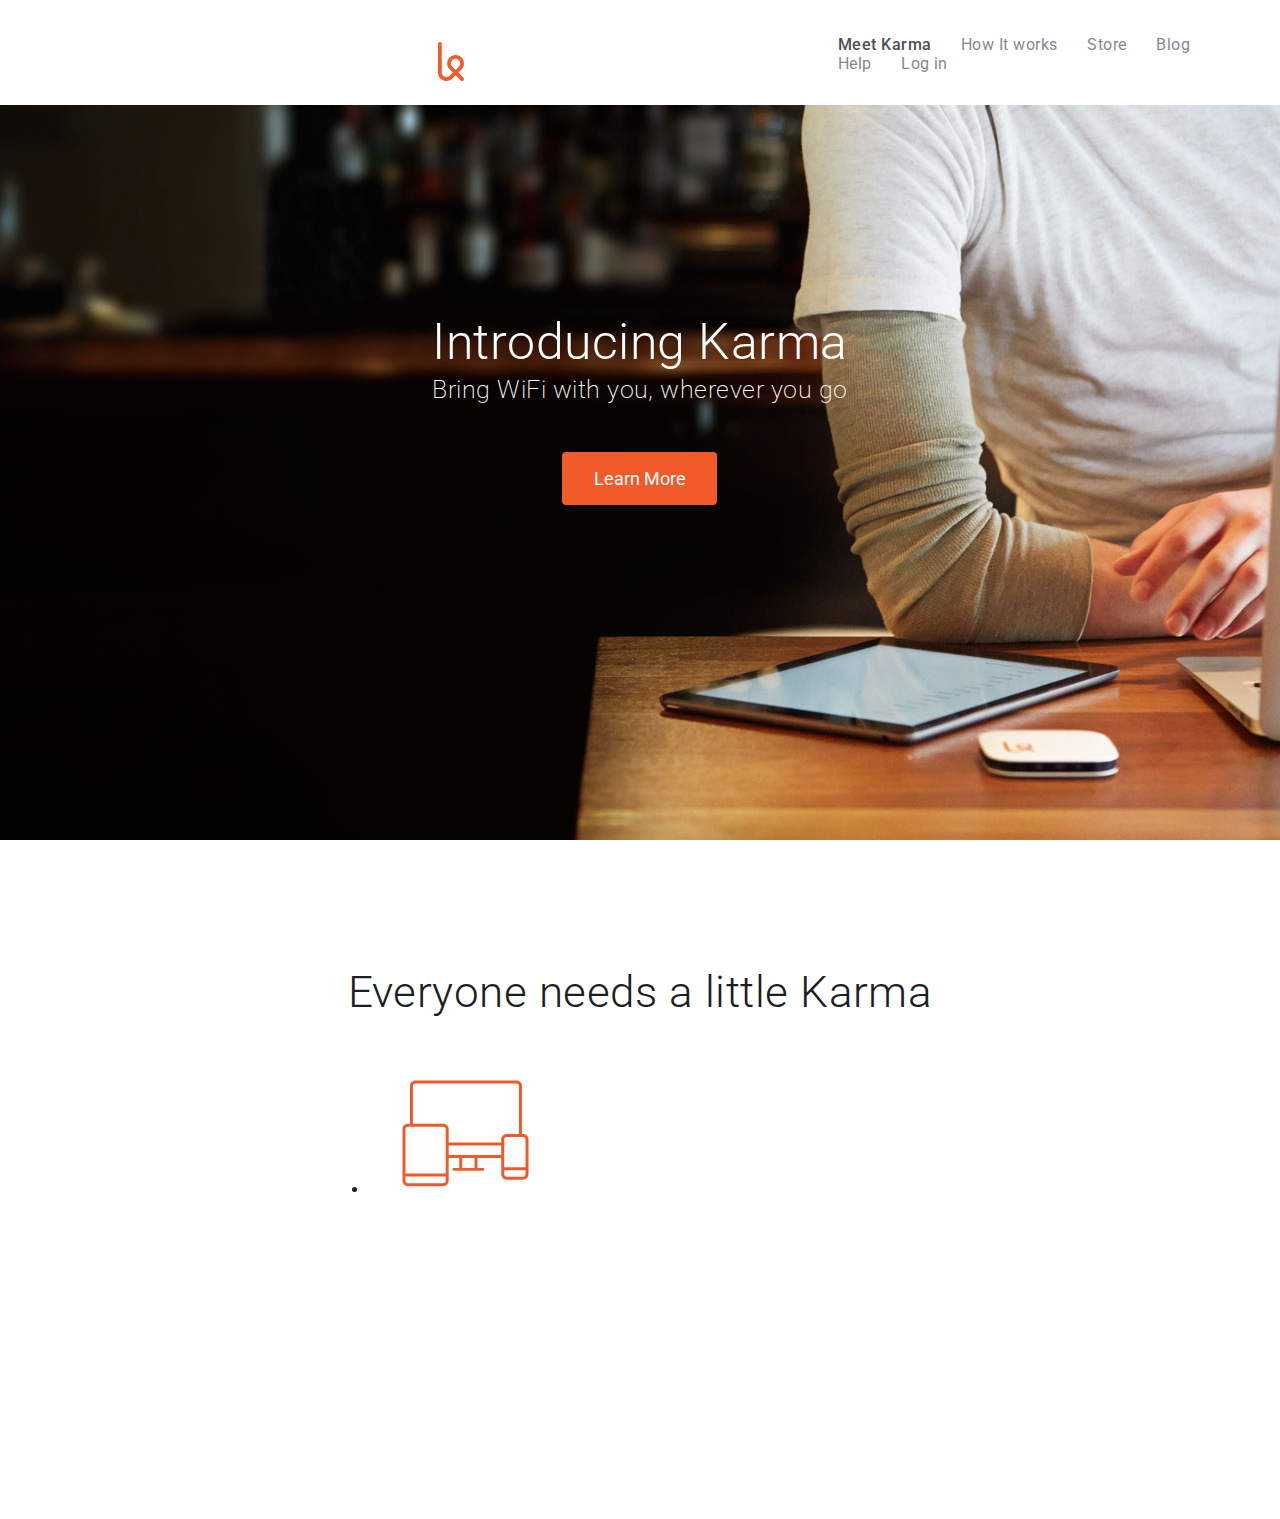
==== index.html @ 3fd2c36c "added first icon" ====
<!DOCTYPE html>
<html>
    <head>
        <title> </title>
        <link href='https://fonts.googleapis.com/css?family=Roboto:400,500,300' rel='stylesheet' type='text/css'>
        <link href="css/hover.css" rel="stylesheet" media="all">
        <link rel="stylesheet" href="css/normalize.css">
        <link rel="stylesheet" href="css/style.css">
    </head>
    <body>
        <nav class="top-navigation">
            <div class="content">
                <ul class="links">
                    <li class="active">Meet Karma</li>
                    <li>How It works</li>
                    <li>Store</li>
                    <li>Blog</li>
                    <li>Help</li>
                    <li>Log in</li>
                </ul>
                <img class="logo" src="images/karma-logo copy.svg" alt="Karma" width=26></img>
            </div>
        </nav>
        <section class="introduction">
            <div class="content">
                <h1>Introducing Karma</h1>
                <h3>Bring WiFi with you, wherever you go</h3>
                <div class="buttons">
                    <button>Learn More</button>
                </div>
            </div>
        </section>
        <section class="cases">
            <div class="content">
                <h2>Everyone needs a little Karma</h2>
                <ul class="devices">
                    <li>
                        <img width="127" height="127" src="images/icon-devices.svg" alt="Internet for all devices image"></img>
                    </li>
                </ul>
            </div>
        </section>
    </body>
</html>
---- css/style.css ----
body {
    -webkit-font-smoothing: antialiased;
    font-family: 'Roboto', sans-serif;
    font-size: 16px;
    color: #838994;
    letter-spacing: 0.03em;
}

/*div {*/
/*    border: 1px solid Chocolate;*/
/*}*/

/*html {*/
/*  box-sizing: border-box;*/
/*}*/
/**, *:before, *:after {*/
/*  box-sizing: inherit;*/
/*}*/

/* Navigation Section */

.top-navigation {
    background-color: #fff;
    width: 130%;
}

.top-navigation > .content {
    height: 70px;
}

.content {
    margin: 0 auto;
    width: 51%;
    padding: 0px 15px;
    box-sizing: border-box;
}

.top-navigation .logo {
    height: 85px;
    padding: 0px 15px; 
    margin-top: -200px;
}
.top-navigation .links {
    margin-left: 350px;
    /*-webkit-font-smoothing: antialiased;*/
    /*font-family: 'Roboto', sans-serif;*/
    /*font-size: 16px;*/
    /*color: #838994;*/
    /*letter-spacing: 0.03em;*/
    margin-top: 35px;
    
    
}
.top-navigation .links li {
    /*float: right;*/
    display: inline-block;
    margin-left: 25px;
}

.top-navigation .links li:hover {
    color: coral;  
    cursor: pointer;
}


.top-navigation .links > .active {
    color: #4c5058;
    font-weight: 500;   
}

.introduction {
    background-image: url('../images/first-background copy.jpg');
    background-position: center bottom;
    background-repeat: no-repeat;
    background-size: cover;
    height: 45.938rem;
    overflow: auto;
}

.introduction h1, 
.introduction h3 {
    color: white;
    text-align: center;
    font-weight: 200;
}

.introduction h1 {
    margin-top: 13rem;
    margin-bottom: .25rem;
    font-size: 3.125rem;   
    font-weight: 300;
}

.introduction h3 {
    margin-top: 0rem;
    margin-bottom: 1.25rem;
    font-size: 1.563rem;
}

button {
    width: 9.688rem;
    background-color: #f15a29;
    border-color: #f15a29;
    text-shadow: none;
    border-style: none;
    border-radius: 4px;
    padding: 1rem 1.5rem;
    color: white;
    font-size: 1.125rem;
    display: block;
    margin: 0 auto;
    margin-top: 3rem;
    margin-bottom: 5rem;
}

button:hover {
    /*background-color: coral;*/
    background-color: #d9400e;
    border-color: #cf3d0e;
    cursor: pointer;
}

.cases {
    background-color: #fff;
    overflow: hidden;
    padding-bottom: 20rem;
}

.cases .content {
    margin-top: 7.875rem;
    padding: none;
    color: #1d1e21;
    text-align: center;
}

.cases h2 {
    font-size: 2.75rem;
    margin: 1.625rem 0 3.125rem;
    font-weight: 300;
}

.cases .devices > li {
    width: 33.3333333%;
    float: left;
}
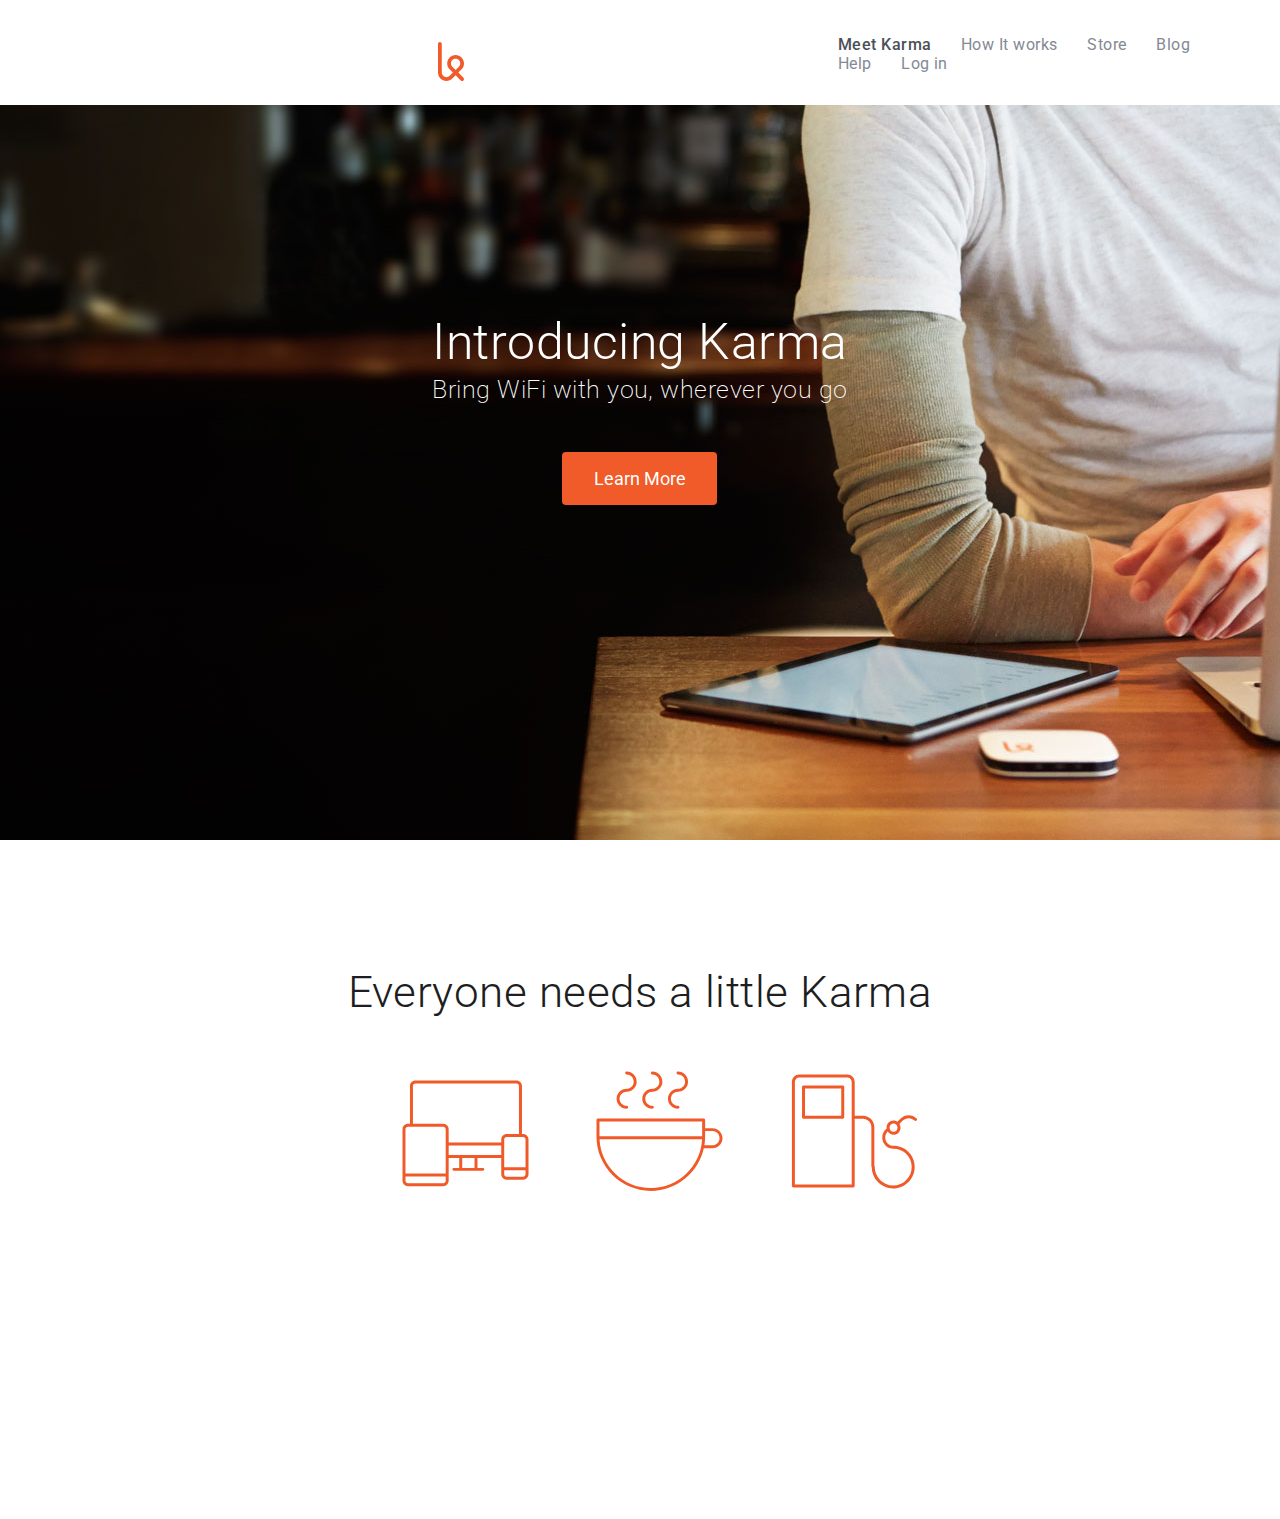
==== commit 1d96c9a2: "added icons, list-style set" ====
--- a/index.html
+++ b/index.html
@@ -36,6 +36,13 @@
                 <ul class="devices">
                     <li>
                         <img width="127" height="127" src="images/icon-devices.svg" alt="Internet for all devices image"></img>
+                        
+                    </li>
+                    <li>
+                        <img width="127" height="127" src="images/icon-coffee.svg" alt="Internet for all devices image"></img>
+                    </li>
+                    <li>
+                        <img width="127" height="127" src="images/icon-refill.svg" alt="Internet for all devices image"></img>
                     </li>
                 </ul>
             </div>
--- a/css/style.css
+++ b/css/style.css
@@ -142,4 +142,5 @@
 .cases .devices > li {
     width: 33.3333333%;
     float: left;
+    list-style: none;
 }
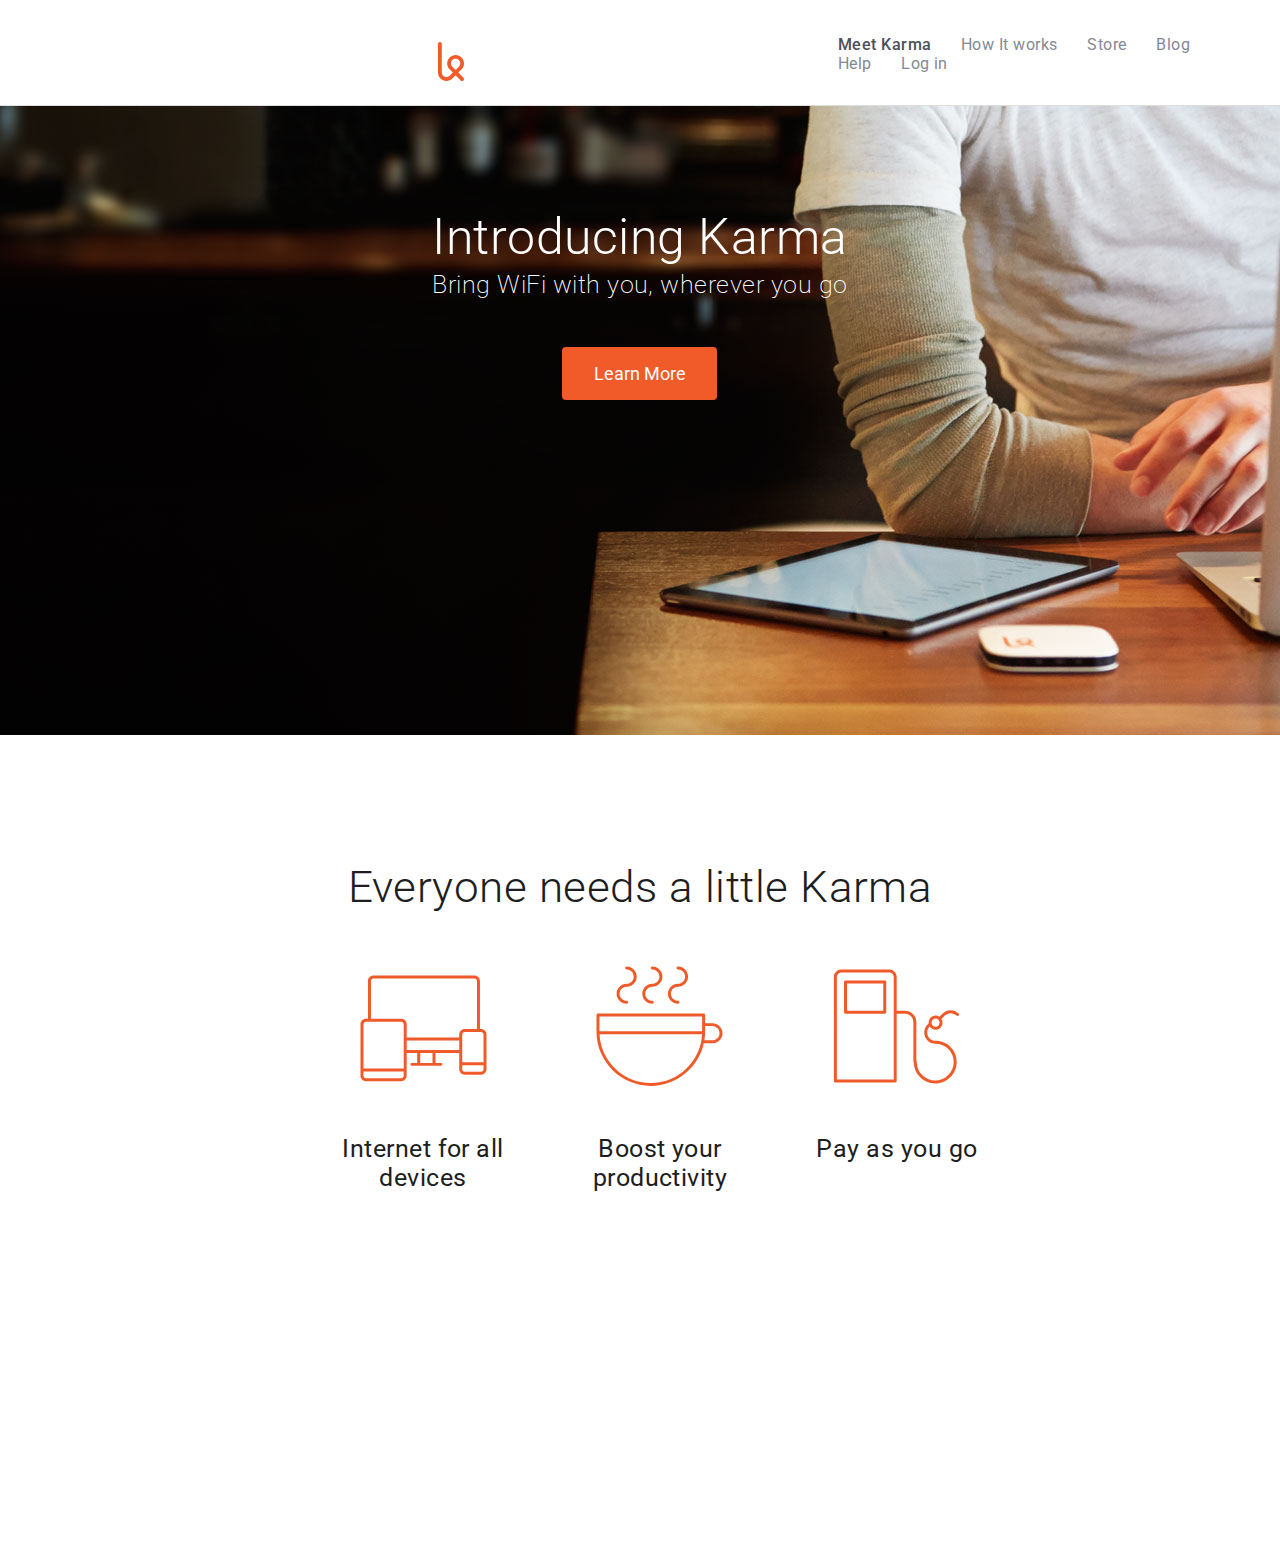
==== commit ea84c347: "more styling" ====
--- a/index.html
+++ b/index.html
@@ -36,13 +36,22 @@
                 <ul class="devices">
                     <li>
                         <img width="127" height="127" src="images/icon-devices.svg" alt="Internet for all devices image"></img>
-                        
+                        <div class="caption">
+                            <h3>Internet for all devices</h3>
+                            
+                        </div>
                     </li>
                     <li>
                         <img width="127" height="127" src="images/icon-coffee.svg" alt="Internet for all devices image"></img>
+                        <div class="caption">
+                            <h3>Boost your productivity</h3>
+                        </div>
                     </li>
                     <li>
                         <img width="127" height="127" src="images/icon-refill.svg" alt="Internet for all devices image"></img>
+                        <div class="caption">
+                            <h3>Pay as you go</h3>
+                        </div>
                     </li>
                 </ul>
             </div>
--- a/css/style.css
+++ b/css/style.css
@@ -22,6 +22,10 @@
 .top-navigation {
     background-color: #fff;
     width: 130%;
+    position: fixed;
+    /*width: 100%;*/
+    border-bottom: 1px solid #DDD;
+    z-index: 9999;
 }
 
 .top-navigation > .content {
@@ -131,6 +135,7 @@
     padding: none;
     color: #1d1e21;
     text-align: center;
+    width: 61%;
 }
 
 .cases h2 {
@@ -144,3 +149,10 @@
     float: left;
     list-style: none;
 }
+
+.cases .devices h3 {
+    font-weight: 400;
+    font-size: 1.563rem;
+    margin: 2.5rem 0px 1.875rem;
+}
+
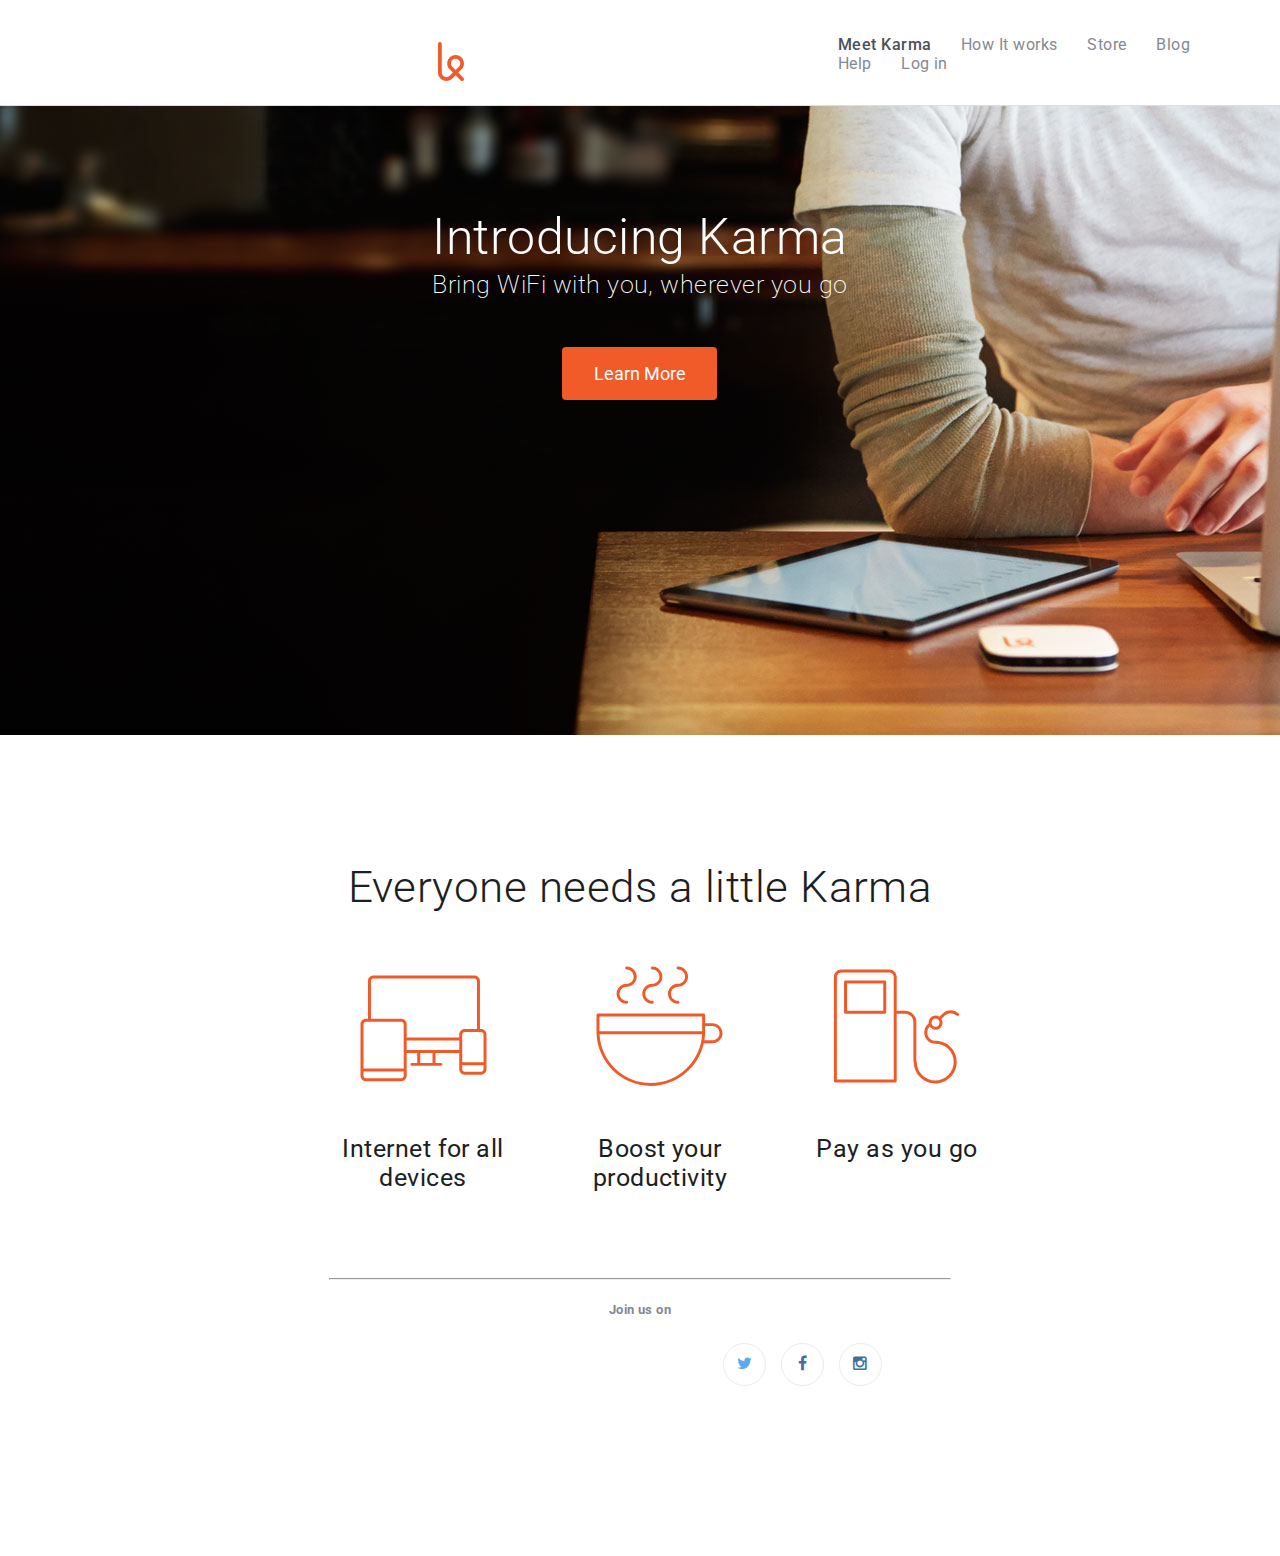
==== commit 1a9ae943: "footer icons" ====
--- a/index.html
+++ b/index.html
@@ -2,6 +2,8 @@
 <html>
     <head>
         <title> </title>
+        <!--<link href="//maxcdn.bootstrapcdn.com/font-awesome/4.2.0/css/font-awesome.min.css" rel="stylesheet">-->
+        <link href="css/font-awesome.min.css" rel="stylesheet">
         <link href='https://fonts.googleapis.com/css?family=Roboto:400,500,300' rel='stylesheet' type='text/css'>
         <link href="css/hover.css" rel="stylesheet" media="all">
         <link rel="stylesheet" href="css/normalize.css">
@@ -38,7 +40,6 @@
                         <img width="127" height="127" src="images/icon-devices.svg" alt="Internet for all devices image"></img>
                         <div class="caption">
                             <h3>Internet for all devices</h3>
-                            
                         </div>
                     </li>
                     <li>
@@ -56,5 +57,25 @@
                 </ul>
             </div>
         </section>
+        <footer class="social">
+            <div class="content">
+                <hr>
+                <h5>Join us on</h5>
+                <ul class="icons">
+                    <li class="twitter">
+                        <i class="fa fa-twitter">
+                        </i>
+                    </li>
+                    <li class="facebook">
+                        <i class="fa fa-facebook">
+                        </i>
+                    </li>
+                    <li class="instagram">
+                        <i class="fa fa-instagram">
+                        </i>
+                    </li>
+                </ul>
+            </div>
+        </footer>
     </body>
 </html>--- a/css/style.css
+++ b/css/style.css
@@ -127,7 +127,7 @@
 .cases {
     background-color: #fff;
     overflow: hidden;
-    padding-bottom: 20rem;
+    padding-bottom: 3rem;
 }
 
 .cases .content {
@@ -156,3 +156,50 @@
     margin: 2.5rem 0px 1.875rem;
 }
 
+.social {
+    background-color: #fff;
+    overflow: auto;
+    padding-bottom: 9.375rem;
+    text-align: center;
+}
+
+.social .icons {
+    width: 868px;
+}
+
+.social .icons > li:hover {
+    cursor: pointer;
+}
+
+.social .icons > li {
+    border-radius: 4.25rem;
+    width: 2.6rem;
+    height: 1.3rem;
+    display: inline-block;
+    margin: 0.25rem 5px;
+    border: 1px solid #eaebec;
+    padding: 0.625rem 0;
+    text-align: center;
+}
+
+.fa {
+    display: inline-block;
+    font: normal normal normal 14px/1 FontAwesome;
+    font-size: inherit;
+    text-rendering: auto;
+    -webkit-font-smoothing: antialiased;
+    /*-moz-osx-font-smoothing: grayscale;*/
+}
+
+.social .twitter {
+    color: #55acee;
+}
+
+.social .facebook {
+    color: #4c66a4;
+}
+
+.social .instagram {
+    color: #3f729b;
+}
+
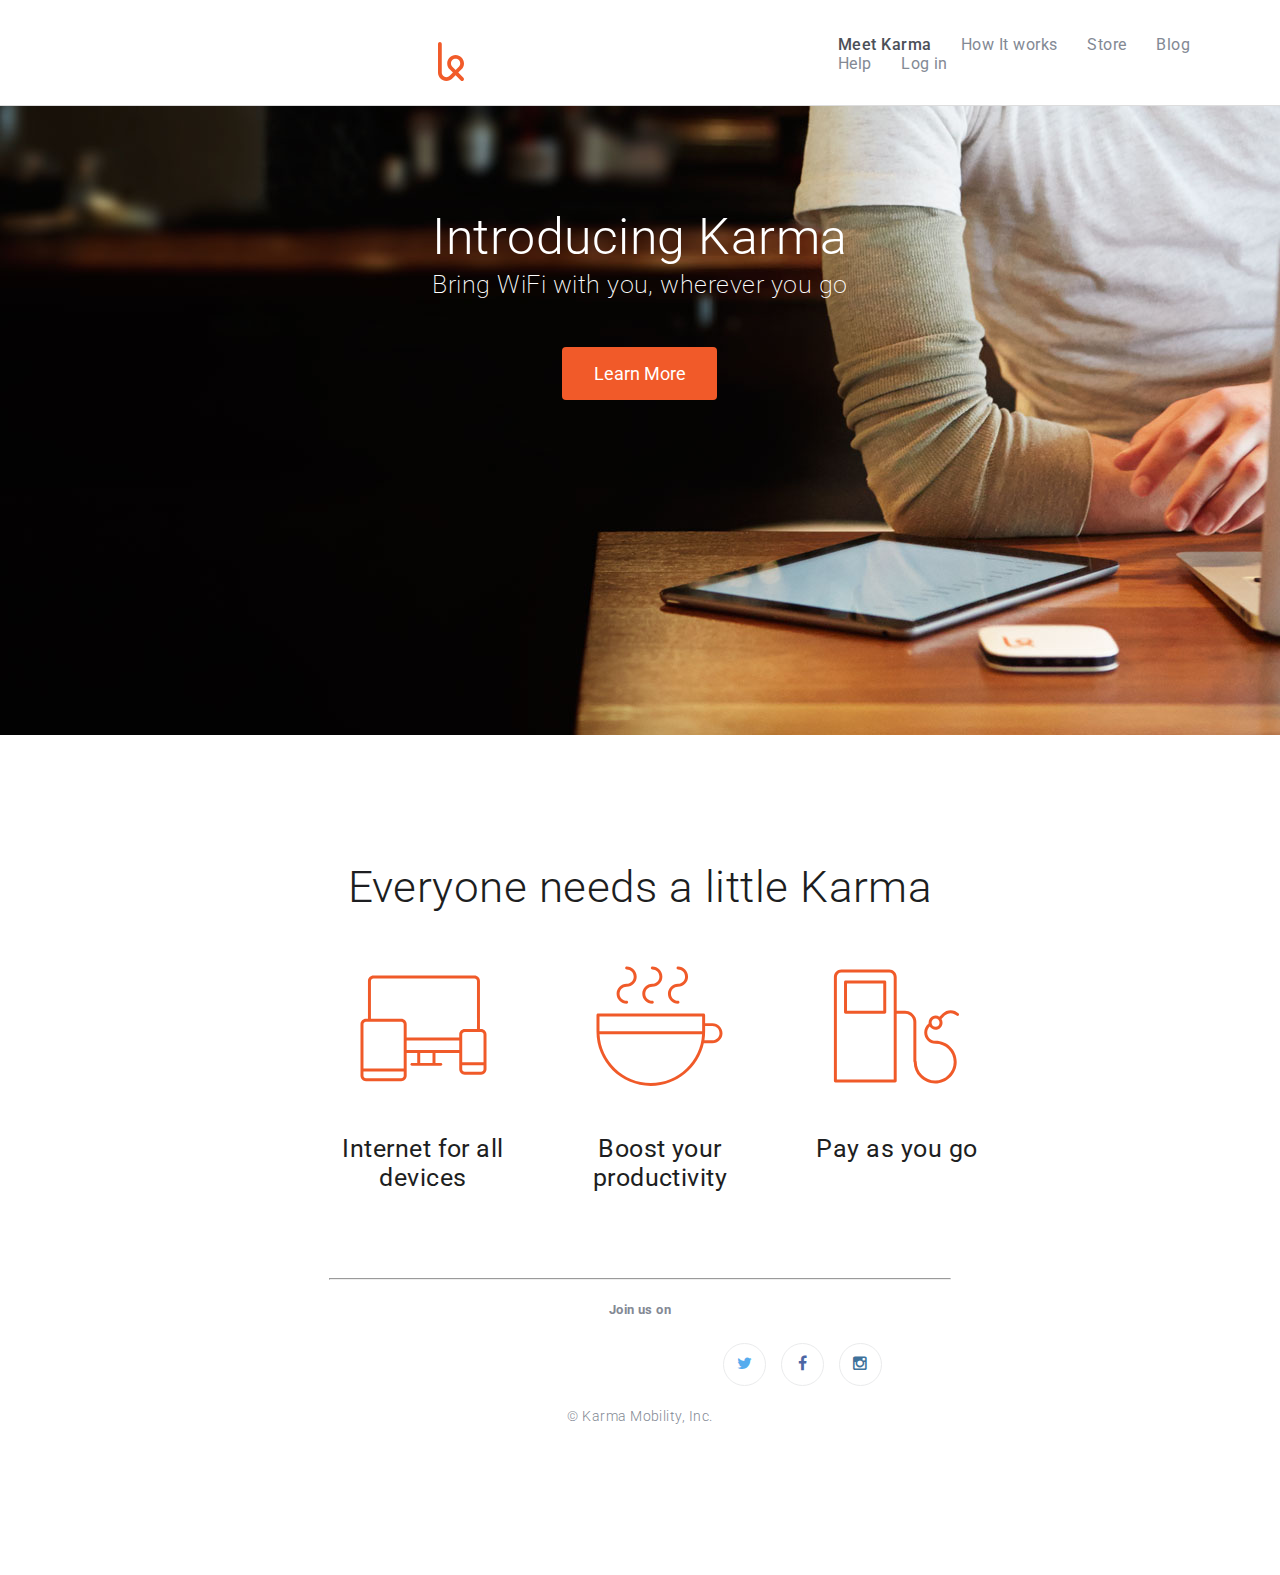
==== commit e2fa987d: "added copyright" ====
--- a/index.html
+++ b/index.html
@@ -75,6 +75,9 @@
                         </i>
                     </li>
                 </ul>
+                <span class="copy">
+                    &#169; Karma Mobility, Inc.
+                </span>
             </div>
         </footer>
     </body>
--- a/css/style.css
+++ b/css/style.css
@@ -203,3 +203,9 @@
     color: #3f729b;
 }
 
+.social .copy {
+    font-size: 0.9rem;
+    font-weight: 300;
+    color: #838994;
+}
+
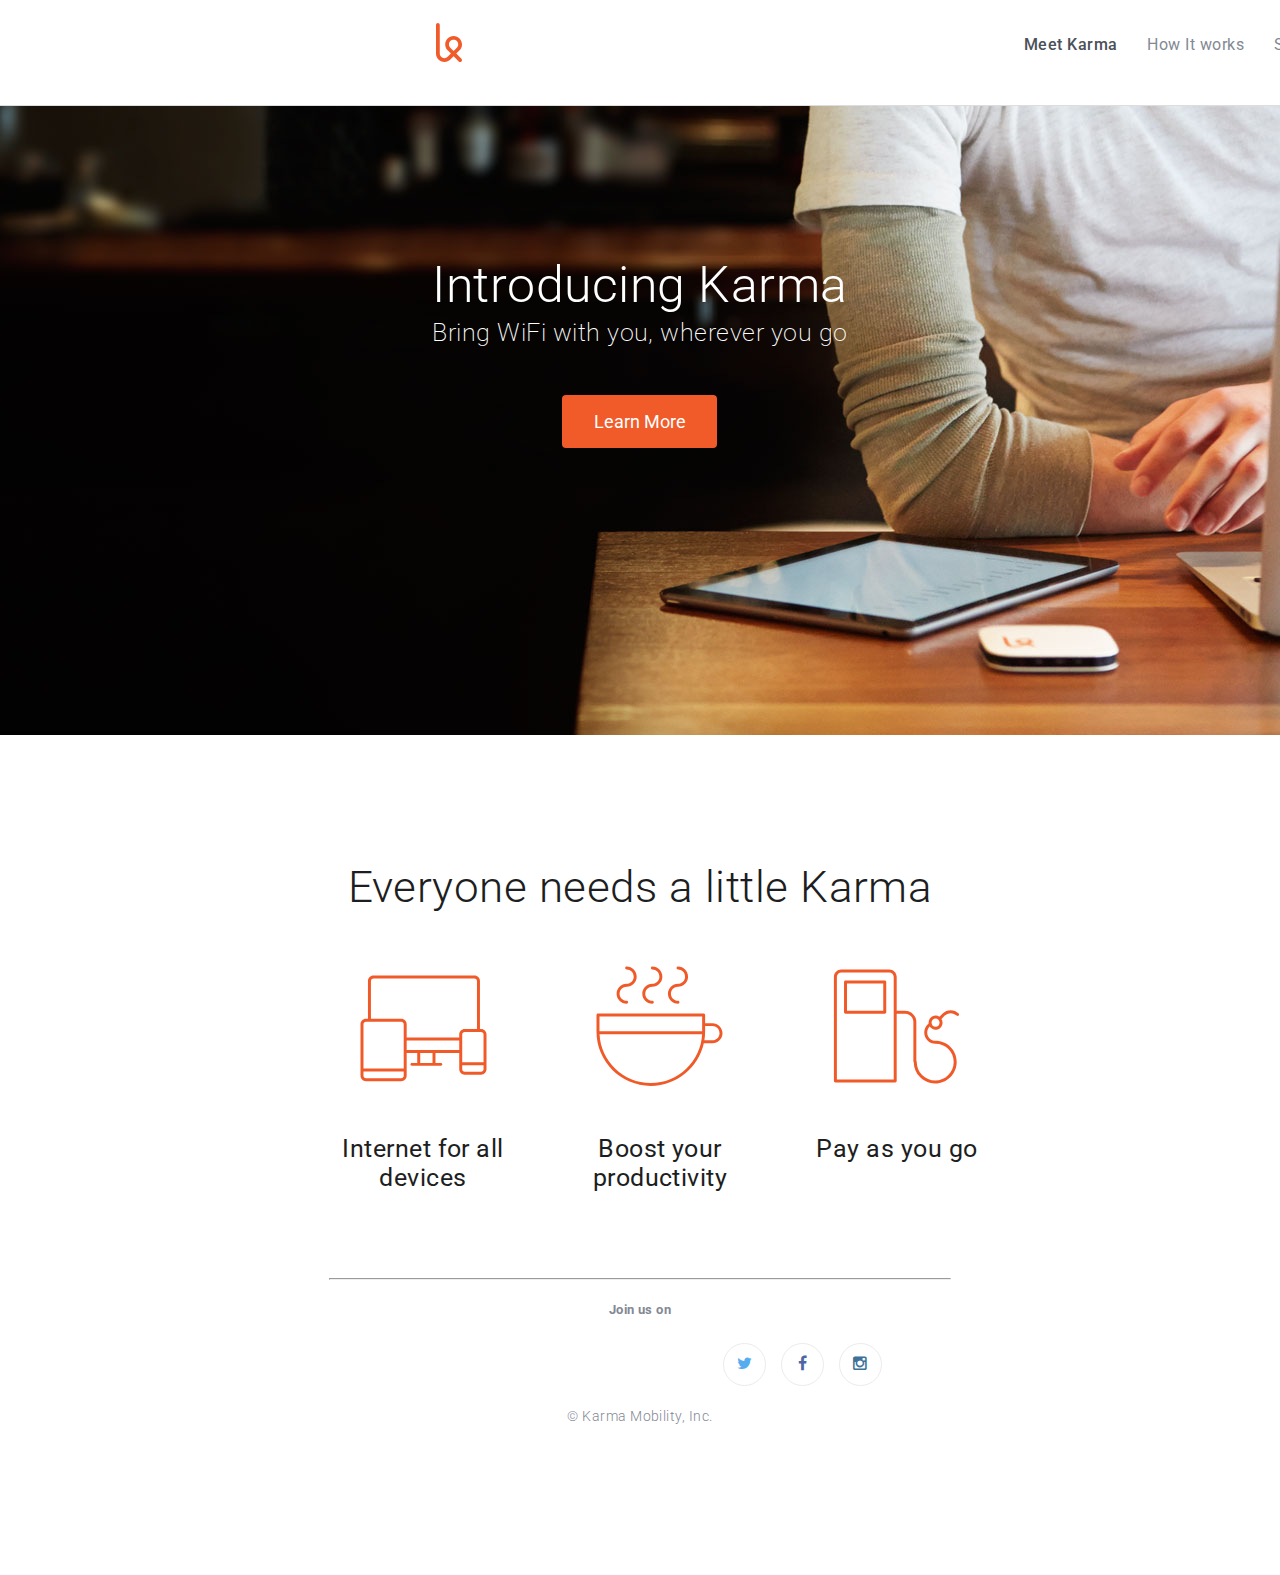
==== commit 693ee5f1: "added favicon, adjusted css" ====
--- a/index.html
+++ b/index.html
@@ -8,6 +8,7 @@
         <link href="css/hover.css" rel="stylesheet" media="all">
         <link rel="stylesheet" href="css/normalize.css">
         <link rel="stylesheet" href="css/style.css">
+        <link rel="shortcut icon" type="image/x-icon"  href="favicon.ico">
     </head>
     <body>
         <nav class="top-navigation">
--- a/css/style.css
+++ b/css/style.css
@@ -30,6 +30,11 @@
 
 .top-navigation > .content {
     height: 70px;
+    width: 1127px;
+    padding-left: 15.8;
+    padding-left: 15.08;
+    margin-left: 406px;
+    /*margin-right: 380px;*/
 }
 
 .content {
@@ -45,7 +50,7 @@
     margin-top: -200px;
 }
 .top-navigation .links {
-    margin-left: 350px;
+    margin-left: 538px;
     /*-webkit-font-smoothing: antialiased;*/
     /*font-family: 'Roboto', sans-serif;*/
     /*font-size: 16px;*/
@@ -89,7 +94,7 @@
 }
 
 .introduction h1 {
-    margin-top: 13rem;
+    margin-top: 16rem;
     margin-bottom: .25rem;
     font-size: 3.125rem;   
     font-weight: 300;
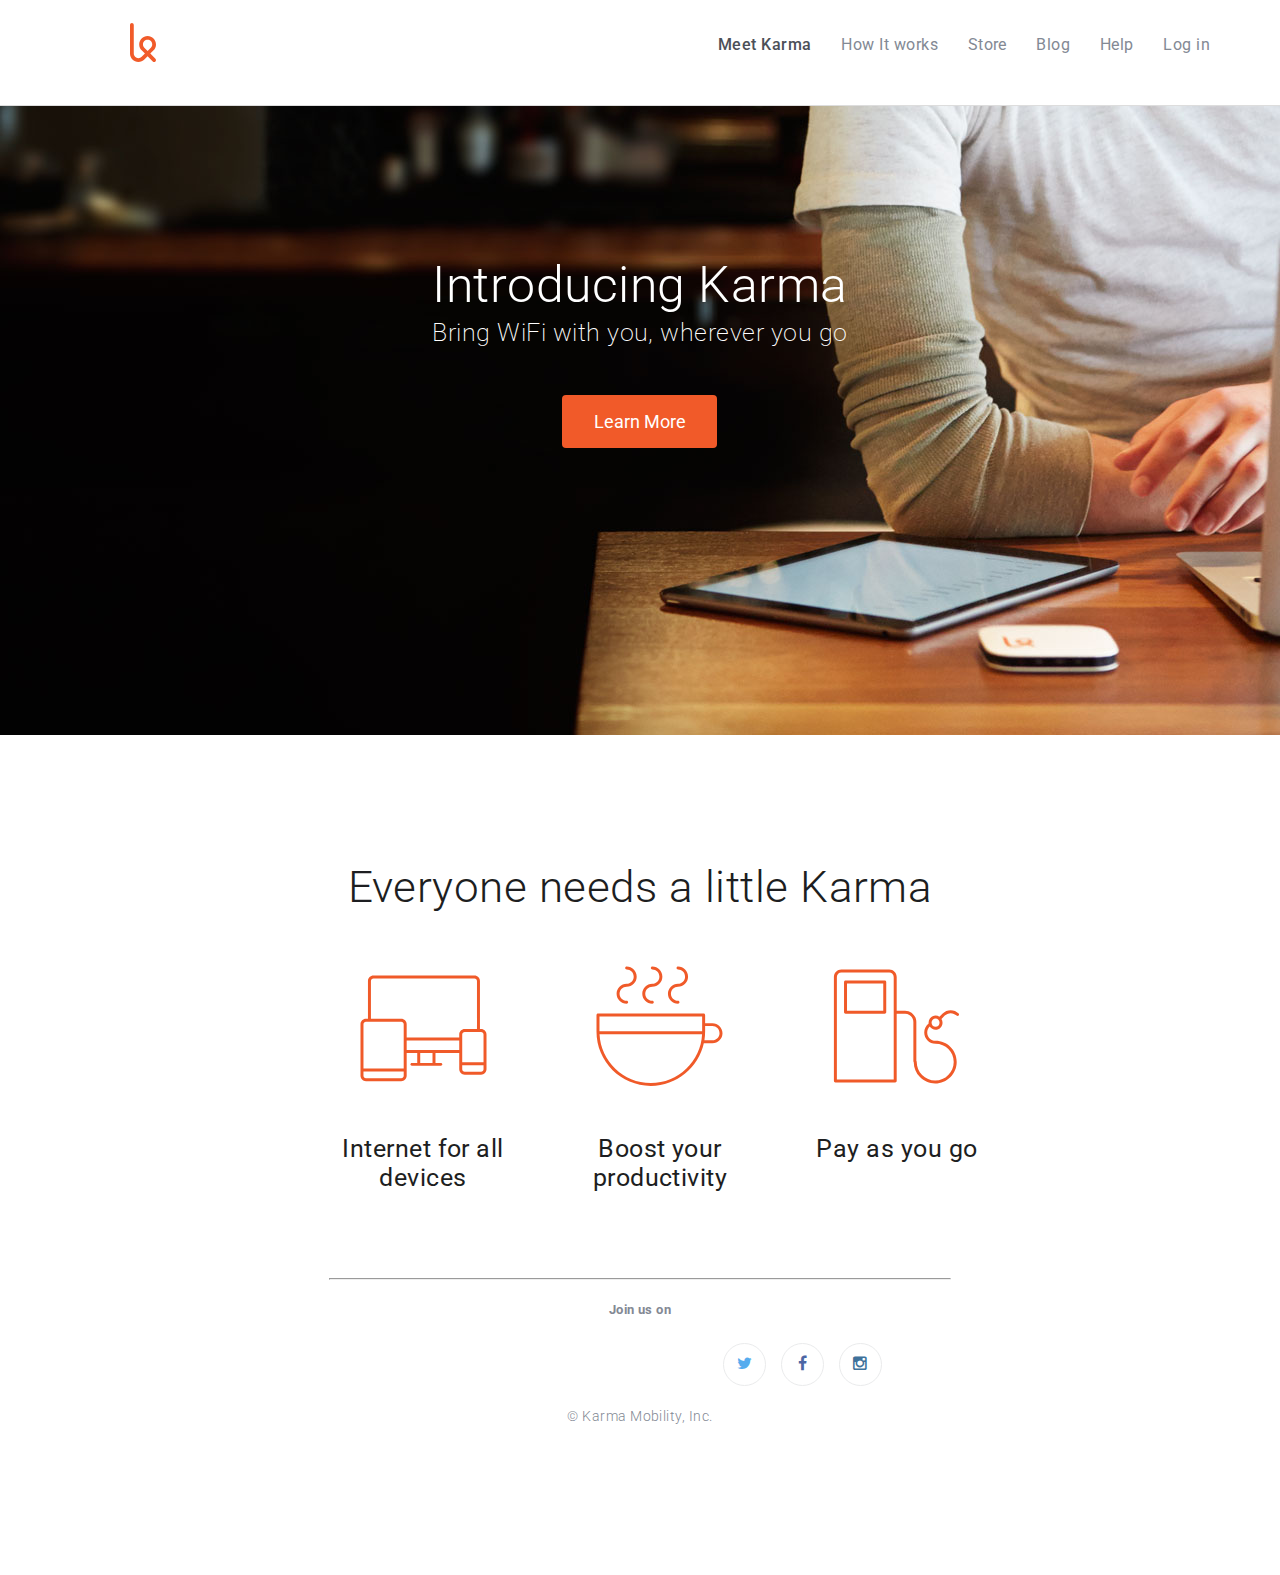
==== commit d8462223: "css queries for navigation" ====
--- a/index.html
+++ b/index.html
@@ -15,11 +15,11 @@
             <div class="content">
                 <ul class="links">
                     <li class="active">Meet Karma</li>
-                    <li>How It works</li>
-                    <li>Store</li>
-                    <li>Blog</li>
-                    <li>Help</li>
-                    <li>Log in</li>
+                    <li class="hasTime">How It works</li>
+                    <li class="hasTime">Store</li>
+                    <li class="hasTime">Blog</li>
+                    <li class="hasTime">Help</li>
+                    <li class="onTheGo">Log in</li>
                 </ul>
                 <img class="logo" src="images/karma-logo copy.svg" alt="Karma" width=26></img>
             </div>
--- a/css/style.css
+++ b/css/style.css
@@ -36,6 +36,19 @@
     margin-left: 406px;
     /*margin-right: 380px;*/
 }
+
+@media only screen and (max-width: 1524px) {
+    .top-navigation > .content {
+        margin-left: 200px;
+    }
+}
+
+@media only screen and (max-width: 1322px) {
+    .top-navigation > .content {
+        margin-left: 100px;
+    }
+}
+
 
 .content {
     margin: 0 auto;
@@ -57,15 +70,25 @@
     /*color: #838994;*/
     /*letter-spacing: 0.03em;*/
     margin-top: 35px;
-    
-    
-}
+}
+
+@media only screen and (max-width: 1228px) {
+    .top-navigation .links {
+        margin-left: 300px;
+    }
+    .top-navigation img {
+        margin-left: 200px;
+    }
+}
+
+
 .top-navigation .links li {
     /*float: right;*/
     display: inline-block;
     margin-left: 25px;
 }
 
+
 .top-navigation .links li:hover {
     color: coral;  
     cursor: pointer;
@@ -76,6 +99,16 @@
     color: #4c5058;
     font-weight: 500;   
 }
+
+
+
+@media only screen and (max-width: 1000px) {
+    .top-navigation .links > .hasTime {
+        display: none;
+    }
+}
+
+
 
 .introduction {
     background-image: url('../images/first-background copy.jpg');
